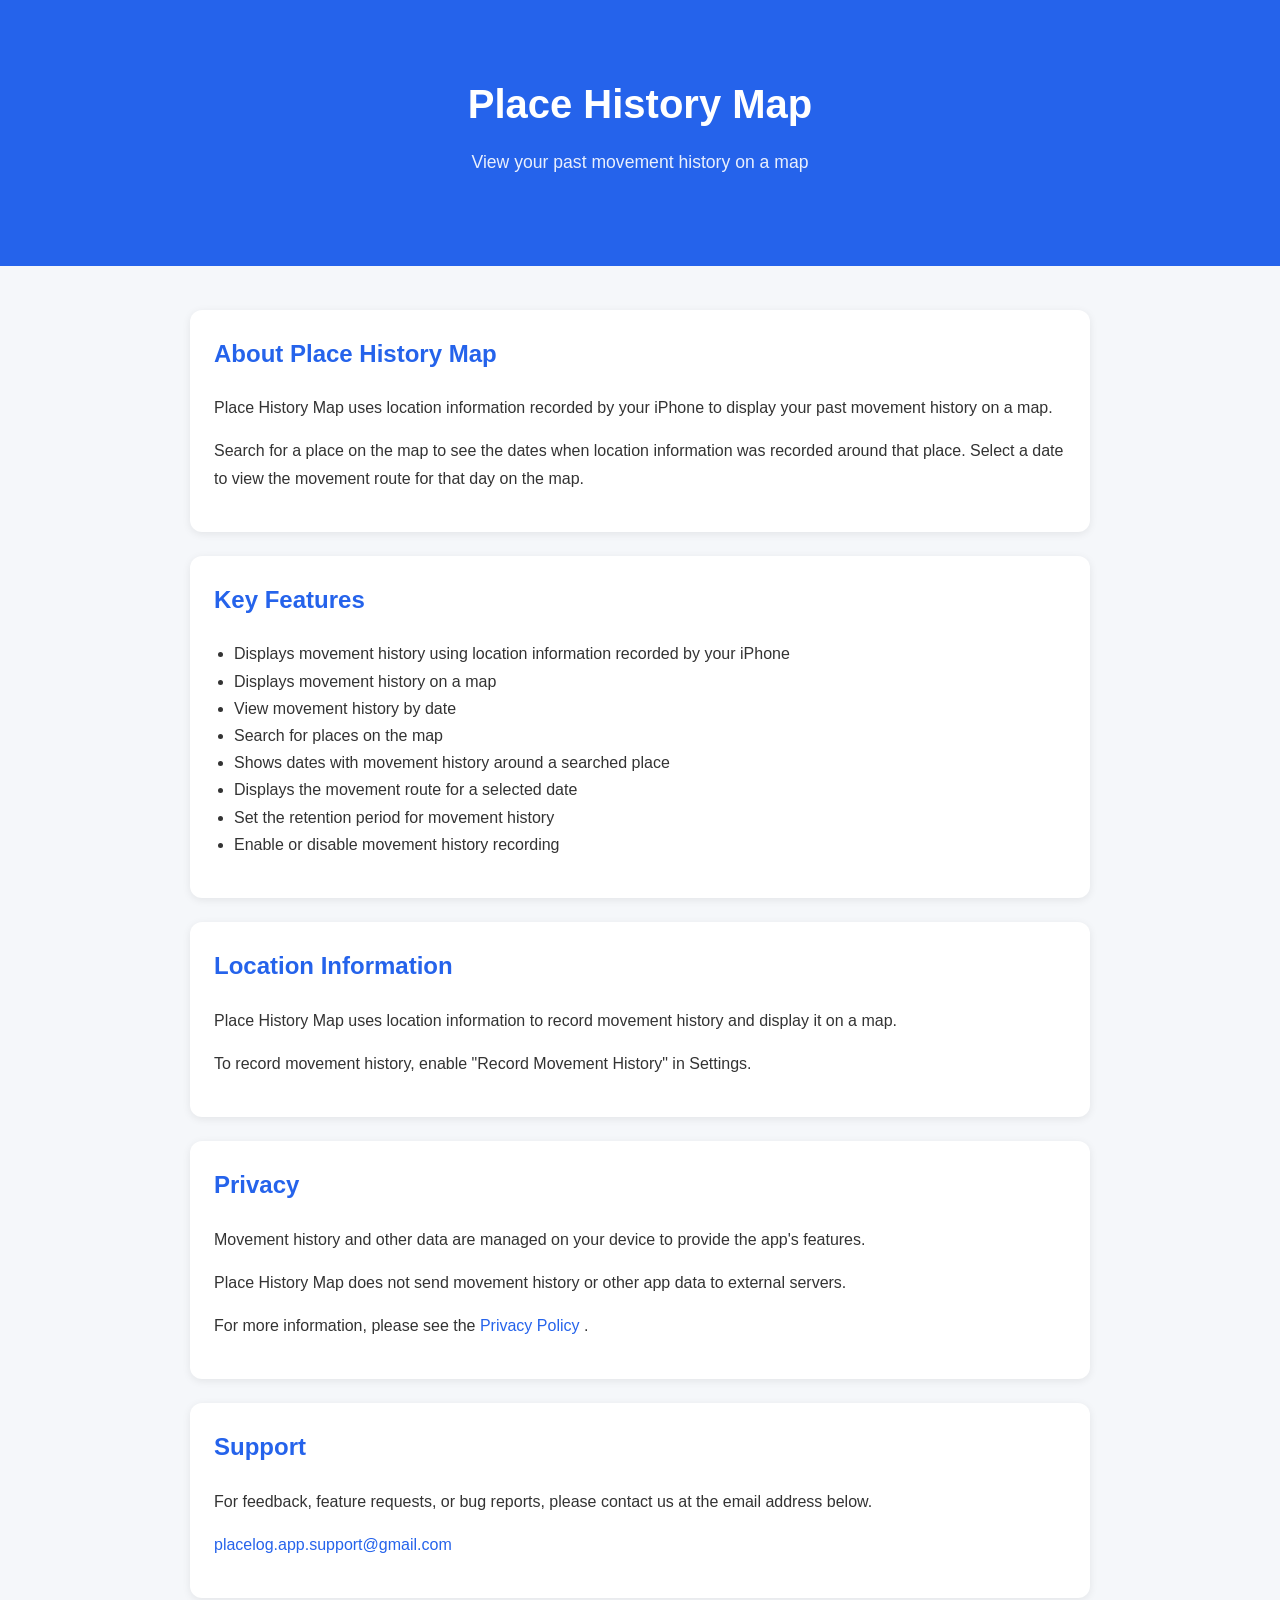
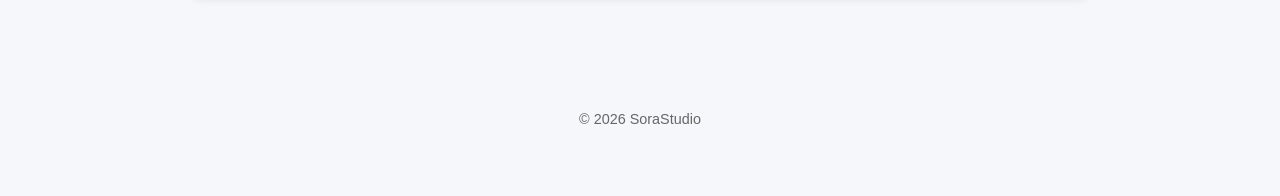
==== index-en.html @ 894b4da3 "Add Place History Map support page This file contains the complete HTML structure for the Place Hist" ====
<!DOCTYPE html>
<html lang="en">
<head>
    <meta charset="UTF-8">
    <meta name="viewport" content="width=device-width, initial-scale=1.0">
    <title>Place History Map - Support</title>
    <link rel="stylesheet" href="style.css">
</head>
<body>

<header>
    <div class="container">
        <h1>Place History Map</h1>
        <p class="subtitle">View your past movement history on a map</p>
    </div>
</header>

<main class="container">

<section>
    <h2>About Place History Map</h2>

<p>
    Place History Map uses location information recorded by your iPhone
    to display your past movement history on a map.
</p>

<p>
    Search for a place on the map to see the dates when location information
    was recorded around that place. Select a date to view the movement route
    for that day on the map.
</p>

</section>

<section>
    <h2>Key Features</h2>

<ul>
    <li>Displays movement history using location information recorded by your iPhone</li>
    <li>Displays movement history on a map</li>
    <li>View movement history by date</li>
    <li>Search for places on the map</li>
    <li>Shows dates with movement history around a searched place</li>
    <li>Displays the movement route for a selected date</li>
    <li>Set the retention period for movement history</li>
    <li>Enable or disable movement history recording</li>
</ul>

</section>

<section>
    <h2>Location Information</h2>

<p>
    Place History Map uses location information to record movement history
    and display it on a map.
</p>

<p>
    To record movement history, enable
    "Record Movement History" in Settings.
</p>

</section>

<section>
    <h2>Privacy</h2>

<p>
    Movement history and other data are managed on your device
    to provide the app's features.
</p>

<p>
    Place History Map does not send movement history or other app data
    to external servers.
</p>

<p>
    For more information, please see the
    <a href="privacy-en.html">
        Privacy Policy
    </a>.
</p>

</section>

<section>
    <h2>Support</h2>

<p>
    For feedback, feature requests, or bug reports,
    please contact us at the email address below.
</p>

<p>
    <a href="mailto:placelog.app.support@gmail.com">
        placelog.app.support@gmail.com
    </a>
</p>

</section>

</main>

<footer>
    <div class="container">
        <p>© 2026 SoraStudio</p>
    </div>
</footer>

</body>
</html>
---- style.css ----
body {
    margin: 0;
    font-family: -apple-system, BlinkMacSystemFont, "Helvetica Neue", Arial, sans-serif;
    background: #f5f7fa;
    color: #333;
    line-height: 1.7;
}

.container {
    max-width: 900px;
    margin: auto;
    padding: 20px;
}

header {
    background: #2563eb;
    color: white;
    padding: 50px 20px;
    text-align: center;
}

header h1 {
    margin: 0;
    font-size: 2.5rem;
}

.subtitle {
    margin-top: 10px;
    font-size: 1.1rem;
    opacity: 0.9;
}

section {
    background: white;
    margin: 24px 0;
    padding: 24px;
    border-radius: 12px;
    box-shadow: 0 2px 8px rgba(0, 0, 0, 0.08);
}

h2 {
    color: #2563eb;
    margin-top: 0;
}

ul {
    padding-left: 20px;
}

a {
    color: #2563eb;
    text-decoration: none;
}

a:hover {
    text-decoration: underline;
}

footer {
    text-align: center;
    color: #666;
    padding: 30px 20px;
    font-size: 0.9rem;
}
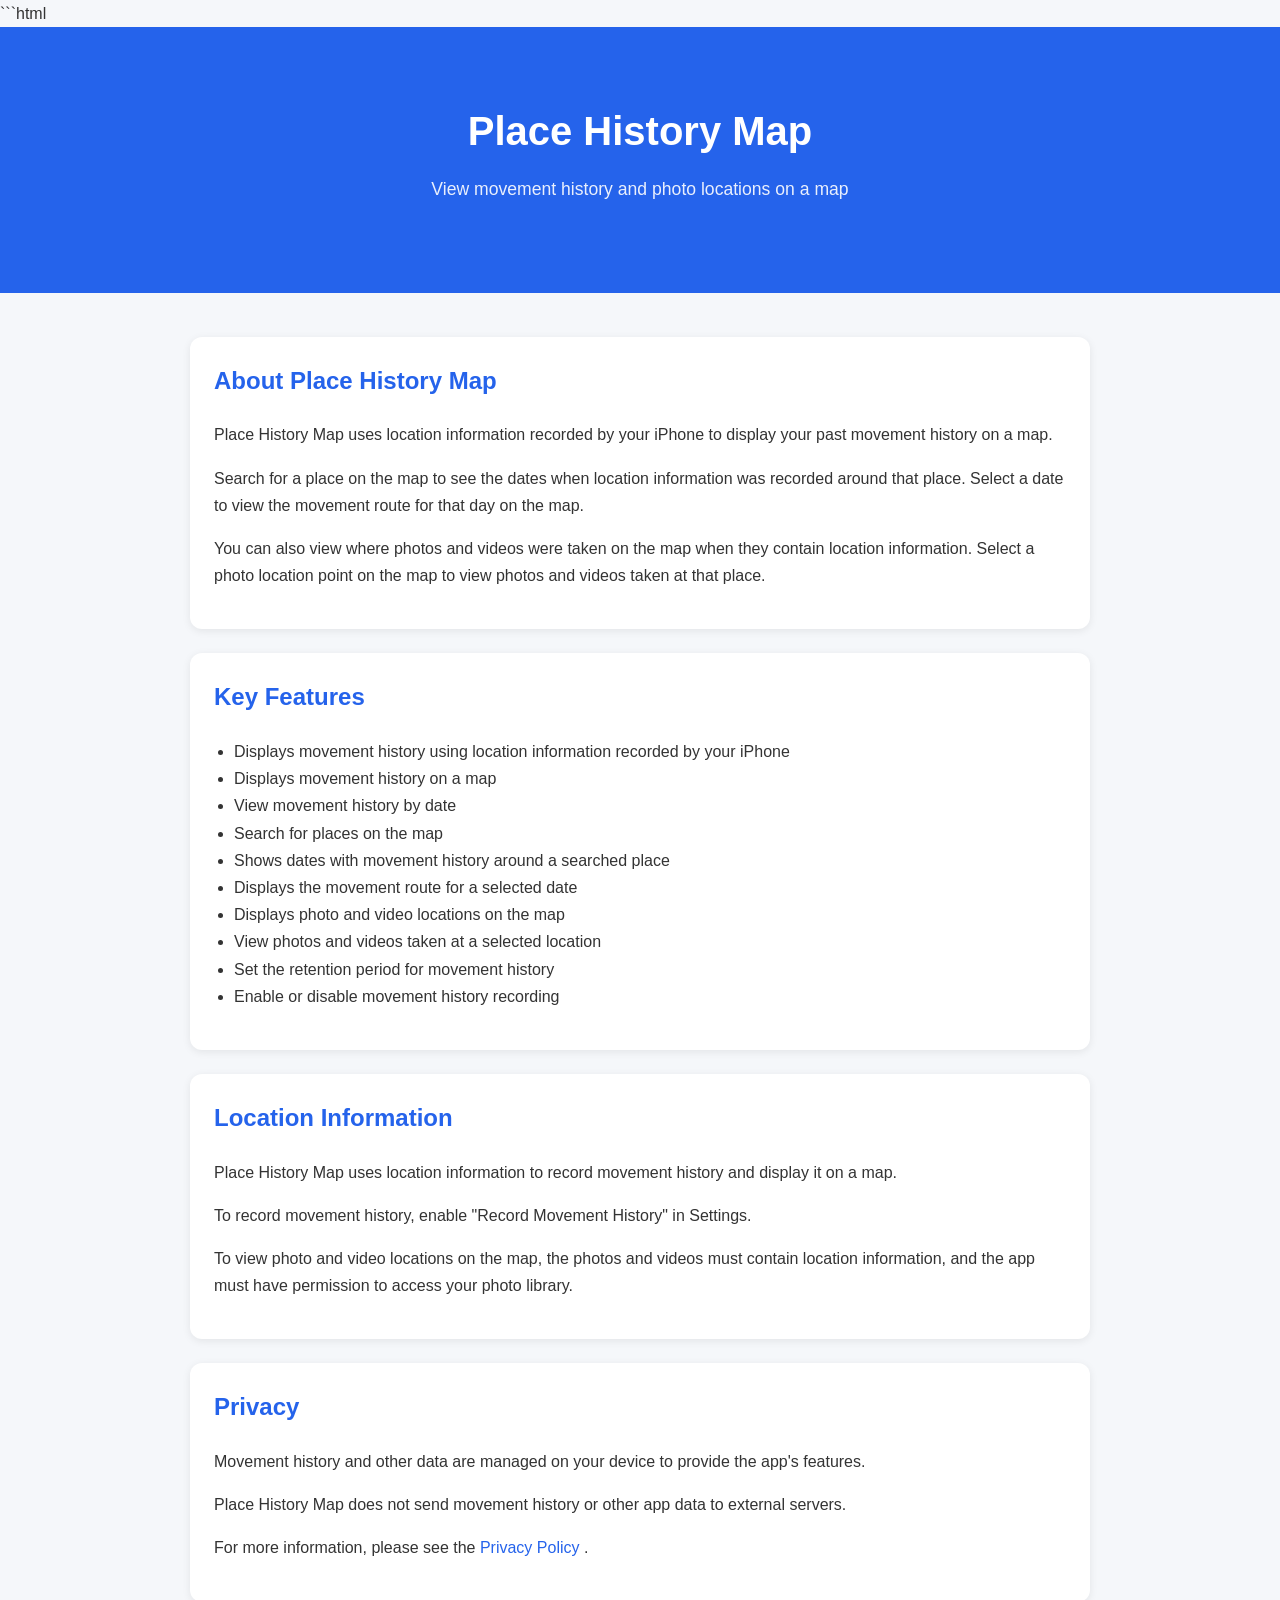
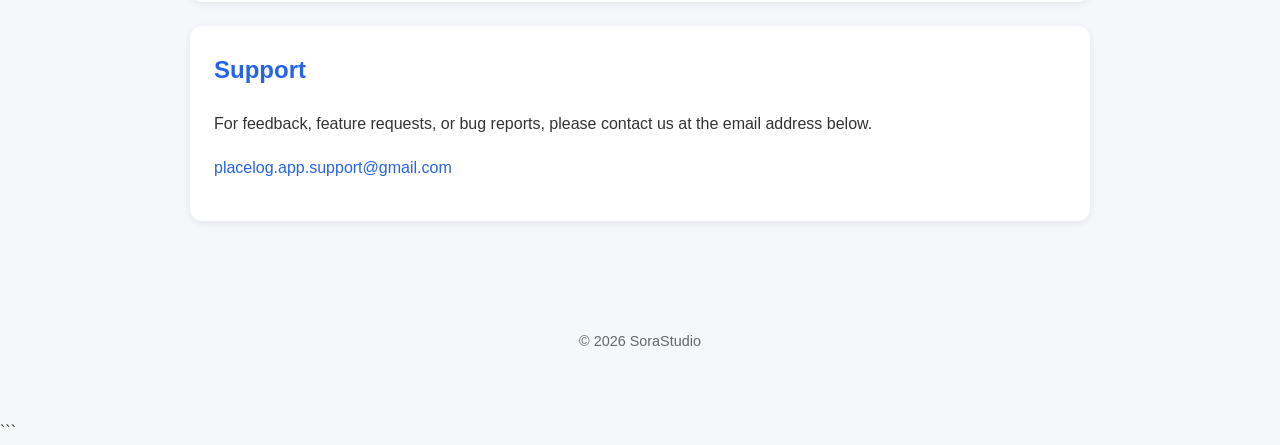
==== commit 90ea5d9f: "Update text for clarity and additional features" ====
--- a/index-en.html
+++ b/index-en.html
@@ -1,3 +1,4 @@
+```html
 <!DOCTYPE html>
 <html lang="en">
 <head>
@@ -11,7 +12,7 @@
 <header>
     <div class="container">
         <h1>Place History Map</h1>
-        <p class="subtitle">View your past movement history on a map</p>
+        <p class="subtitle">View movement history and photo locations on a map</p>
     </div>
 </header>
 
@@ -20,86 +21,96 @@
 <section>
     <h2>About Place History Map</h2>
 
-<p>
-    Place History Map uses location information recorded by your iPhone
-    to display your past movement history on a map.
-</p>
+    <p>
+        Place History Map uses location information recorded by your iPhone
+        to display your past movement history on a map.
+    </p>
 
-<p>
-    Search for a place on the map to see the dates when location information
-    was recorded around that place. Select a date to view the movement route
-    for that day on the map.
-</p>
+    <p>
+        Search for a place on the map to see the dates when location information
+        was recorded around that place. Select a date to view the movement route
+        for that day on the map.
+    </p>
 
+    <p>
+        You can also view where photos and videos were taken on the map
+        when they contain location information.
+        Select a photo location point on the map to view photos and videos
+        taken at that place.
+    </p>
 </section>
 
 <section>
     <h2>Key Features</h2>
 
-<ul>
-    <li>Displays movement history using location information recorded by your iPhone</li>
-    <li>Displays movement history on a map</li>
-    <li>View movement history by date</li>
-    <li>Search for places on the map</li>
-    <li>Shows dates with movement history around a searched place</li>
-    <li>Displays the movement route for a selected date</li>
-    <li>Set the retention period for movement history</li>
-    <li>Enable or disable movement history recording</li>
-</ul>
-
+    <ul>
+        <li>Displays movement history using location information recorded by your iPhone</li>
+        <li>Displays movement history on a map</li>
+        <li>View movement history by date</li>
+        <li>Search for places on the map</li>
+        <li>Shows dates with movement history around a searched place</li>
+        <li>Displays the movement route for a selected date</li>
+        <li>Displays photo and video locations on the map</li>
+        <li>View photos and videos taken at a selected location</li>
+        <li>Set the retention period for movement history</li>
+        <li>Enable or disable movement history recording</li>
+    </ul>
 </section>
 
 <section>
     <h2>Location Information</h2>
 
-<p>
-    Place History Map uses location information to record movement history
-    and display it on a map.
-</p>
+    <p>
+        Place History Map uses location information to record movement history
+        and display it on a map.
+    </p>
 
-<p>
-    To record movement history, enable
-    "Record Movement History" in Settings.
-</p>
+    <p>
+        To record movement history, enable
+        "Record Movement History" in Settings.
+    </p>
 
+    <p>
+        To view photo and video locations on the map, the photos and videos
+        must contain location information, and the app must have permission
+        to access your photo library.
+    </p>
 </section>
 
 <section>
     <h2>Privacy</h2>
 
-<p>
-    Movement history and other data are managed on your device
-    to provide the app's features.
-</p>
+    <p>
+        Movement history and other data are managed on your device
+        to provide the app's features.
+    </p>
 
-<p>
-    Place History Map does not send movement history or other app data
-    to external servers.
-</p>
+    <p>
+        Place History Map does not send movement history or other app data
+        to external servers.
+    </p>
 
-<p>
-    For more information, please see the
-    <a href="privacy-en.html">
-        Privacy Policy
-    </a>.
-</p>
-
+    <p>
+        For more information, please see the
+        <a href="privacy-en.html">
+            Privacy Policy
+        </a>.
+    </p>
 </section>
 
 <section>
     <h2>Support</h2>
 
-<p>
-    For feedback, feature requests, or bug reports,
-    please contact us at the email address below.
-</p>
+    <p>
+        For feedback, feature requests, or bug reports,
+        please contact us at the email address below.
+    </p>
 
-<p>
-    <a href="mailto:placelog.app.support@gmail.com">
-        placelog.app.support@gmail.com
-    </a>
-</p>
-
+    <p>
+        <a href="mailto:placelog.app.support@gmail.com">
+            placelog.app.support@gmail.com
+        </a>
+    </p>
 </section>
 
 </main>
@@ -112,3 +123,4 @@
 
 </body>
 </html>
+```
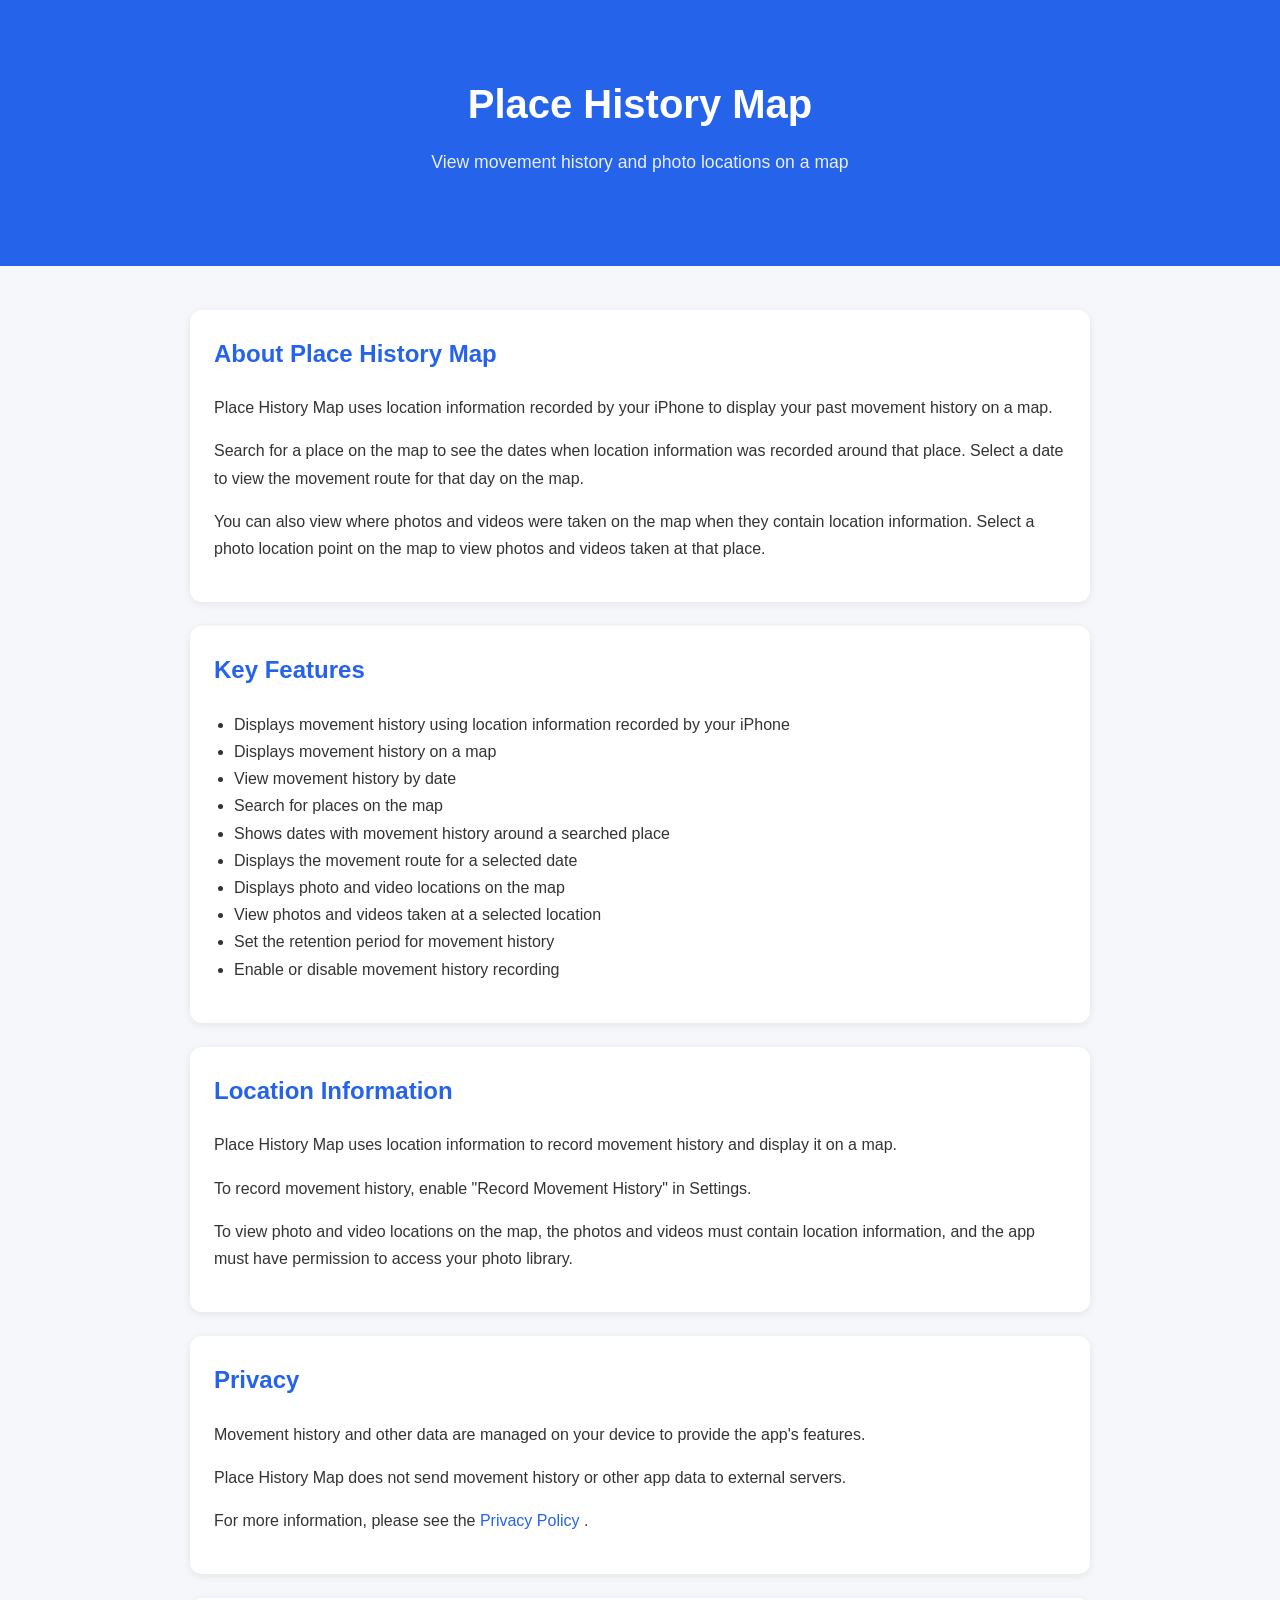
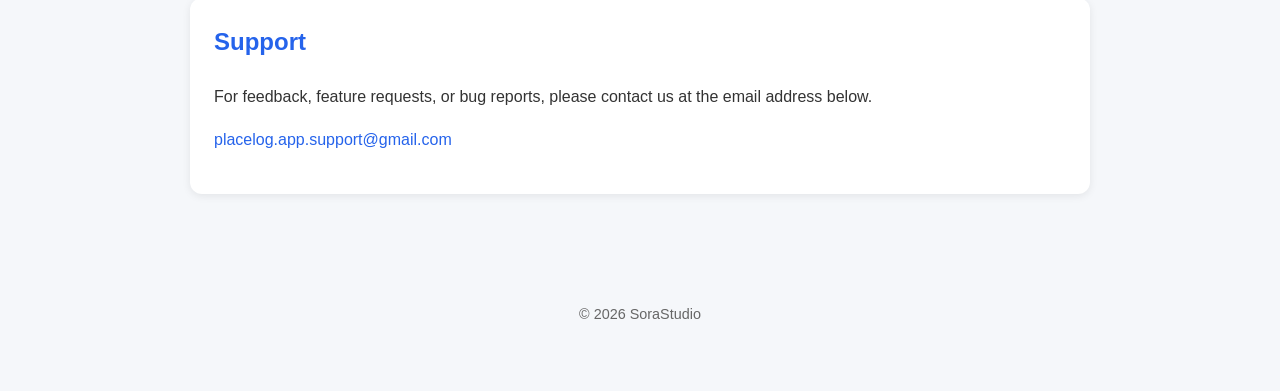
==== commit a5424820: "Remove code block formatting from index-en.html" ====
--- a/index-en.html
+++ b/index-en.html
@@ -1,4 +1,3 @@
-```html
 <!DOCTYPE html>
 <html lang="en">
 <head>
@@ -123,4 +122,3 @@
 
 </body>
 </html>
-```
